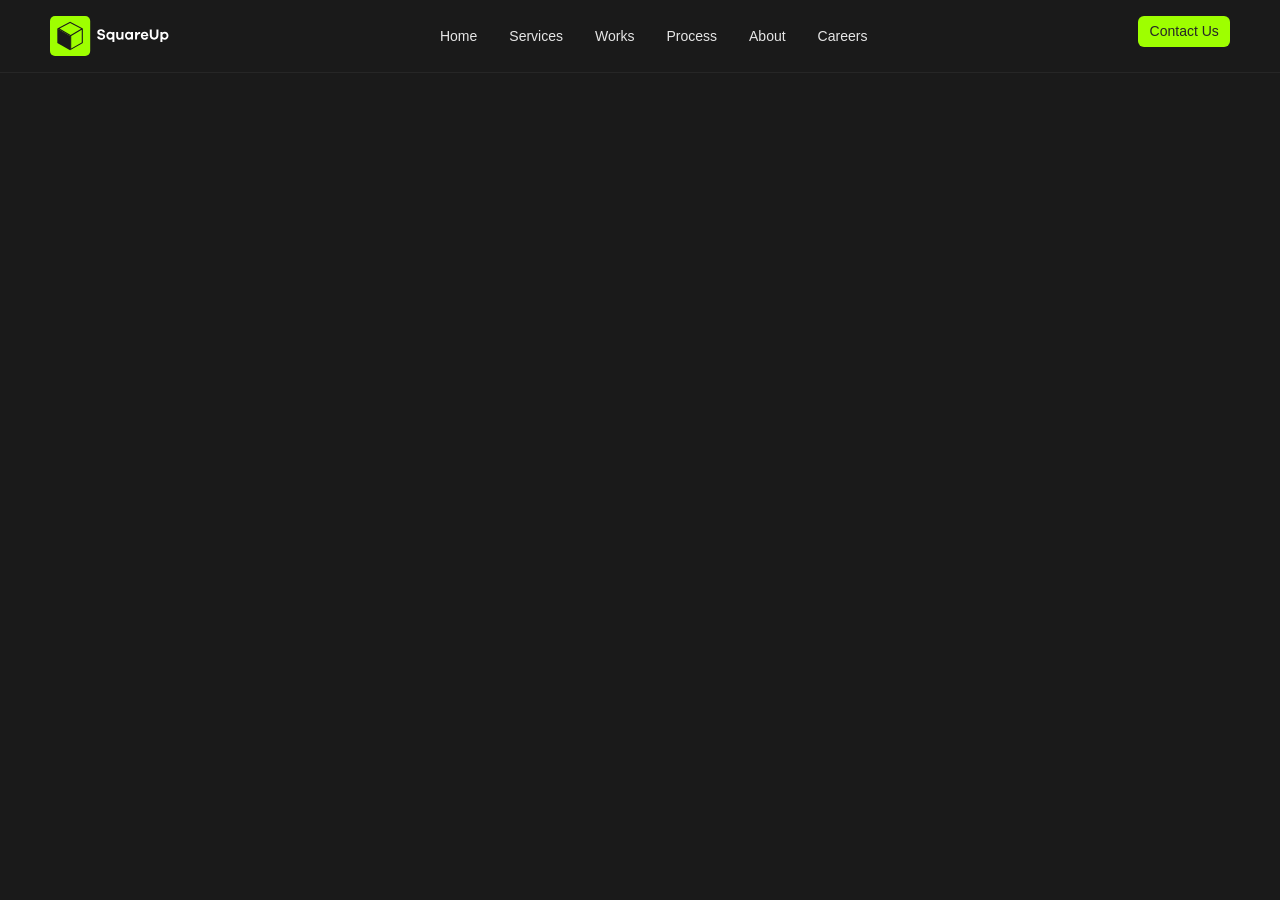
==== about.html @ bb4ce58d "about nav" ====
<!DOCTYPE html>
<html lang="en">

<head>
    <meta charset="UTF-8">
    <meta name="viewport" content="width=device-width, initial-scale=1.0">
    <link rel="stylesheet" href="./css/pages/about.css">
    <title>Hear Our Story</title>
</head>

<body>
    <header class="bb">
        <nav class="container">
            <div class="logo">
                <img src="assets/icons/Logo.svg" alt="">
            </div>

            <!-- Desktop links: always visible on wide screens, hidden on mobile via CSS -->

            <ul class="desktop-links">
                <li><a class="pg-grey" href="index.html">Home</a></li>

                <li><a class="pg-grey" href="services.html">Services</a></li>

                <li><a class="pg-grey" href="works.html">Works</a></li>

                <li><a class="pg-grey" href="process.html">Process</a></li>

                <li><a class="pg-grey" href="about.html">About</a></li>

                <li><a class="pg-grey" href="careers.html">Careers</a></li>
            </ul>

            <ul>
                <li><a class="primary-btn contact" href="contact.html">Contact Us</a></li>
            </ul>

            <!-- Hamburger: only visible on mobile -->
            <button class="hamburger" aria-label="Open menu" aria-expanded="false">
                <img src="assets/icons/hamburger.svg" alt="square up logo.">
            </button>
        </nav>

        <!-- Mobile drawer: full panel that overlays everything, including the nav bar -->
        <div class="mobile-menu pad-in-mob" role="dialog" aria-label="Navigation menu">

            <!-- Drawer header: logo on left, close button on right -->
            <div class="mobile-menu-header">
                <div class="logo">
                    <img src="assets/icons/Logo.svg" alt="">
                </div>
                <button class="close-btn" aria-label="Close menu">×</button>
            </div>

            <!-- Links inside the drawer -->
            <ul class="mobile-links">
                <li><a class="pg-grey" href="index.html">Home &RightArrowBar;</a></li>
                <li><a class="pg-grey" href="services.html">Services &RightArrowBar;</a></li>
                <li><a class="pg-grey" href="works.html">Works &RightArrowBar;</a></li>
                <li><a class="pg-grey" href="process.html">Process &RightArrowBar;</a></li>
                <li><a class="pg-grey" href="about.html">About &RightArrowBar;</a></li>
                <li><a class="pg-grey" href="careers.html">Careers &RightArrowBar;</a></li>
            </ul>

        </div>
    </header>

    <main>

    </main>
</body>

</html>
---- css/pages/about.css ----
@import url("../components/global.css");
@import url("../components/footer-navbar.css");
@import url("../components/secondary-cta.css");
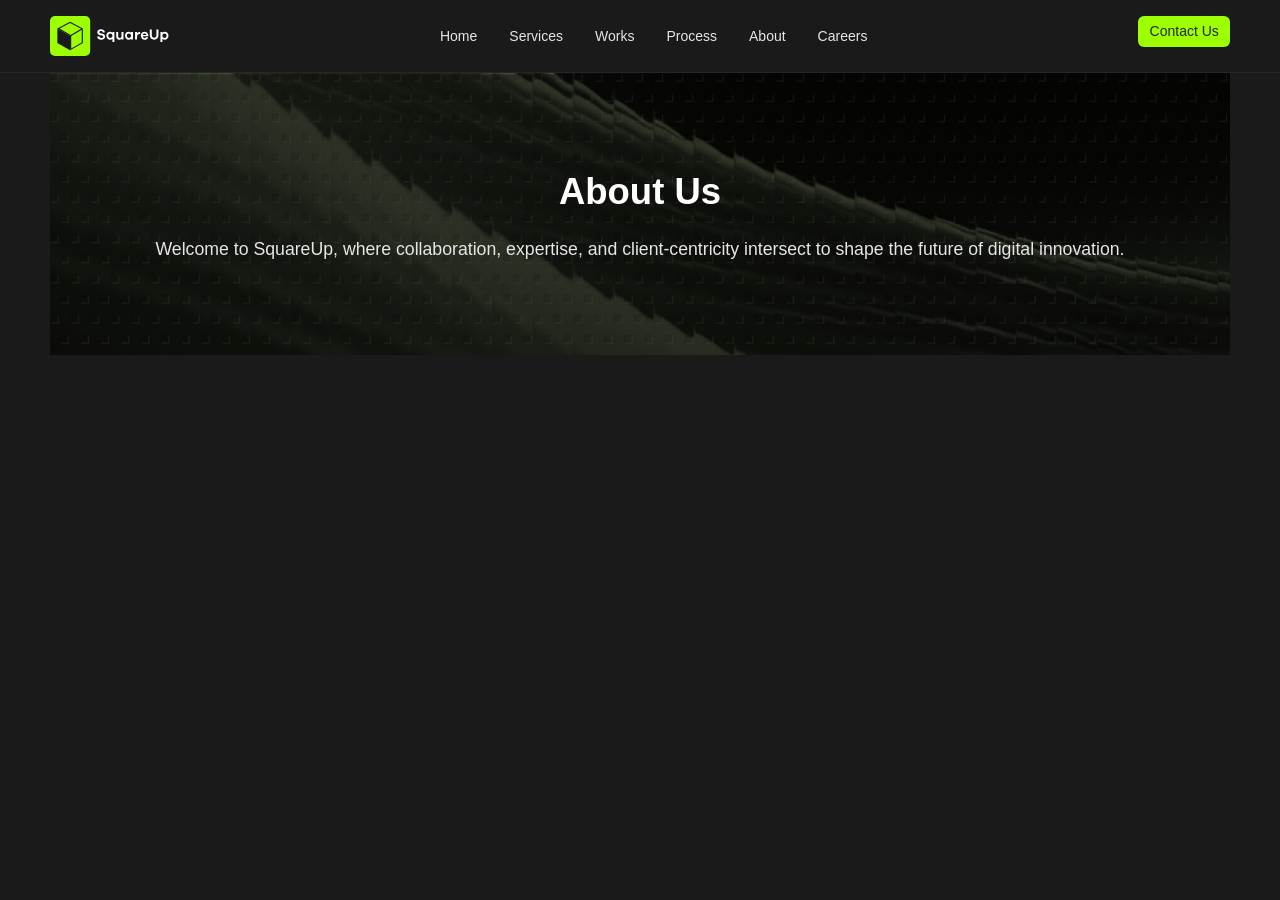
==== commit 8b2631fd: "about hero" ====
--- a/about.html
+++ b/about.html
@@ -66,7 +66,15 @@
     </header>
 
     <main>
-
+        <section class="services-hero container">
+            <div class="about-banner banner">
+                <h2>About Us</h2>
+                <p class="pg-18 pg-grey">Welcome to SquareUp, where collaboration, expertise, and client-centricity
+                    intersect to
+                    shape the future of digital
+                    innovation.</p>
+            </div>
+        </section>
     </main>
 </body>
 
--- a/css/pages/about.css
+++ b/css/pages/about.css
@@ -1,3 +1,15 @@
 @import url("../components/global.css");
 @import url("../components/footer-navbar.css");
-@import url("../components/secondary-cta.css");
+/* @import url("../components/secondary-cta.css"); */
+
+.about-banner {
+  background: url("../../assets/images/services-banner-sm.png") no-repeat;
+  background-size: cover;
+}
+
+@media (width > 1000px) {
+  .about-banner {
+    background: url("../../assets/images/services-banner-lg.png") no-repeat;
+    background-size: cover;
+  }
+}
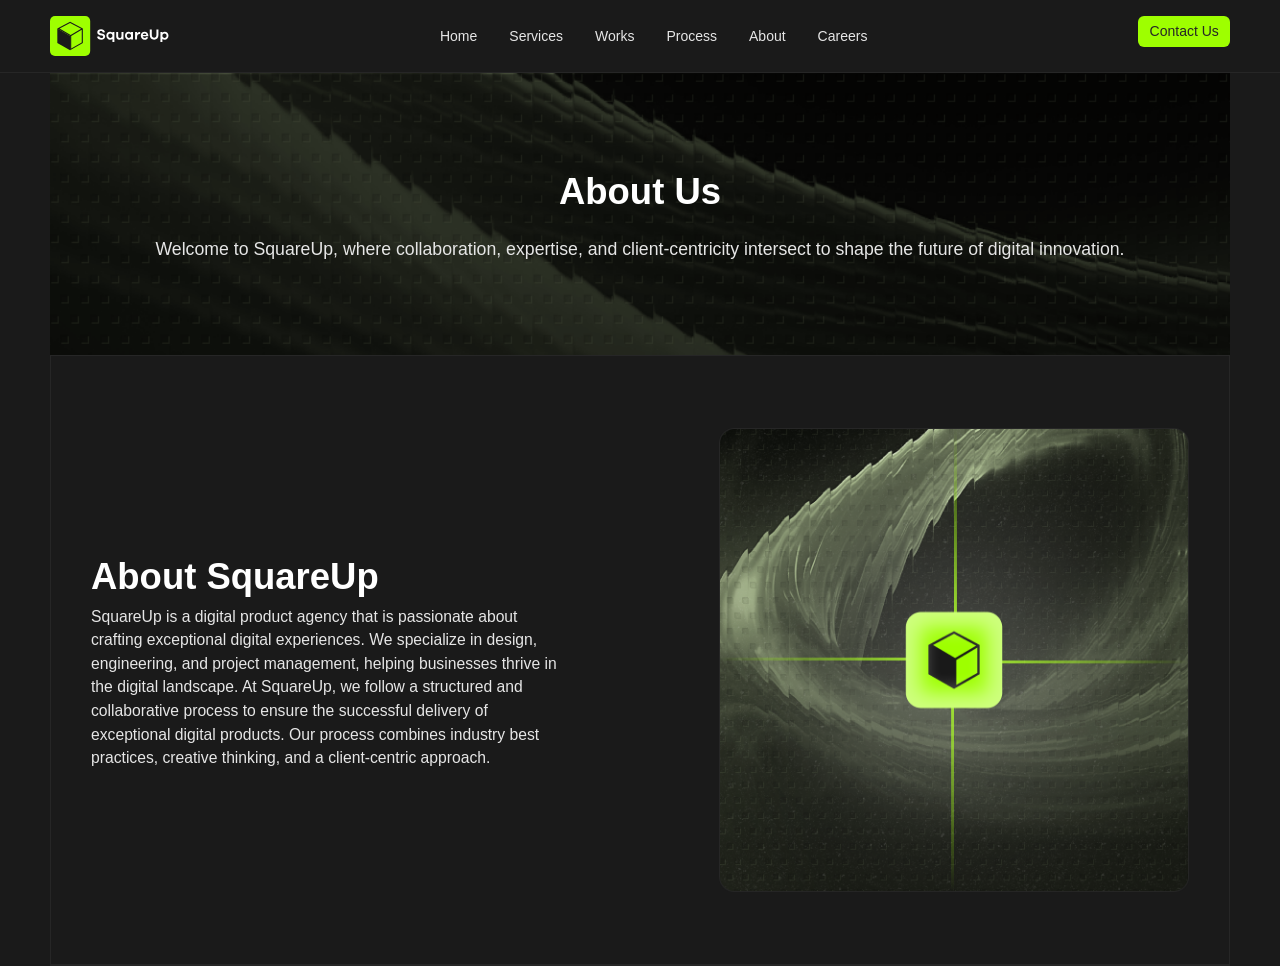
==== commit 22c47fe9: "about header" ====
--- a/about.html
+++ b/about.html
@@ -75,6 +75,29 @@
                     innovation.</p>
             </div>
         </section>
+
+        <div class="bod-border container">
+            <section class="about-header">
+                <div class="about-header-box in-pad content-border">
+                    <div class="about-header-info">
+                        <h2>About SquareUp</h2>
+                        <p class="pg-16 pg-grey">SquareUp is a digital product agency that is passionate about crafting
+                            exceptional digital experiences. We specialize in
+                            design, engineering, and project management, helping businesses thrive in the digital
+                            landscape.
+                            At SquareUp, we follow
+                            a structured and collaborative process to ensure the successful delivery of exceptional
+                            digital
+                            products. Our process
+                            combines industry best practices, creative thinking, and a client-centric approach.</p>
+                    </div>
+
+                    <img src="./assets/images/about-hero-image.png" alt="">
+                </div>
+            </section>
+        </div>
+
+
     </main>
 </body>
 
--- a/css/pages/about.css
+++ b/css/pages/about.css
@@ -7,9 +7,35 @@
   background-size: cover;
 }
 
+.about-header-box img {
+  width: clamp(24.063rem, 19.375rem + 12.5vw, 30.625rem);
+}
+
+.about-header-box {
+  display: flex;
+  justify-content: space-between;
+  align-items: center;
+  flex-direction: column;
+  gap: min(var(--space-6), 1rem);
+  padding-block: clamp(2.5rem, 0.714rem + 4.762vw, 5rem);
+}
+
+.about-header-box p {
+  max-inline-size: clamp(24.063rem, 19.375rem + 12.5vw, 30.625rem);
+  line-height: var(--lh-normal);
+  letter-spacing: 0.6%;
+}
+
+.about-header {
+  border-block-end: 1px solid var(--grey-15);
+}
+
 @media (width > 1000px) {
   .about-banner {
     background: url("../../assets/images/services-banner-lg.png") no-repeat;
     background-size: cover;
   }
+  .about-header-box {
+    flex-direction: row;
+  }
 }
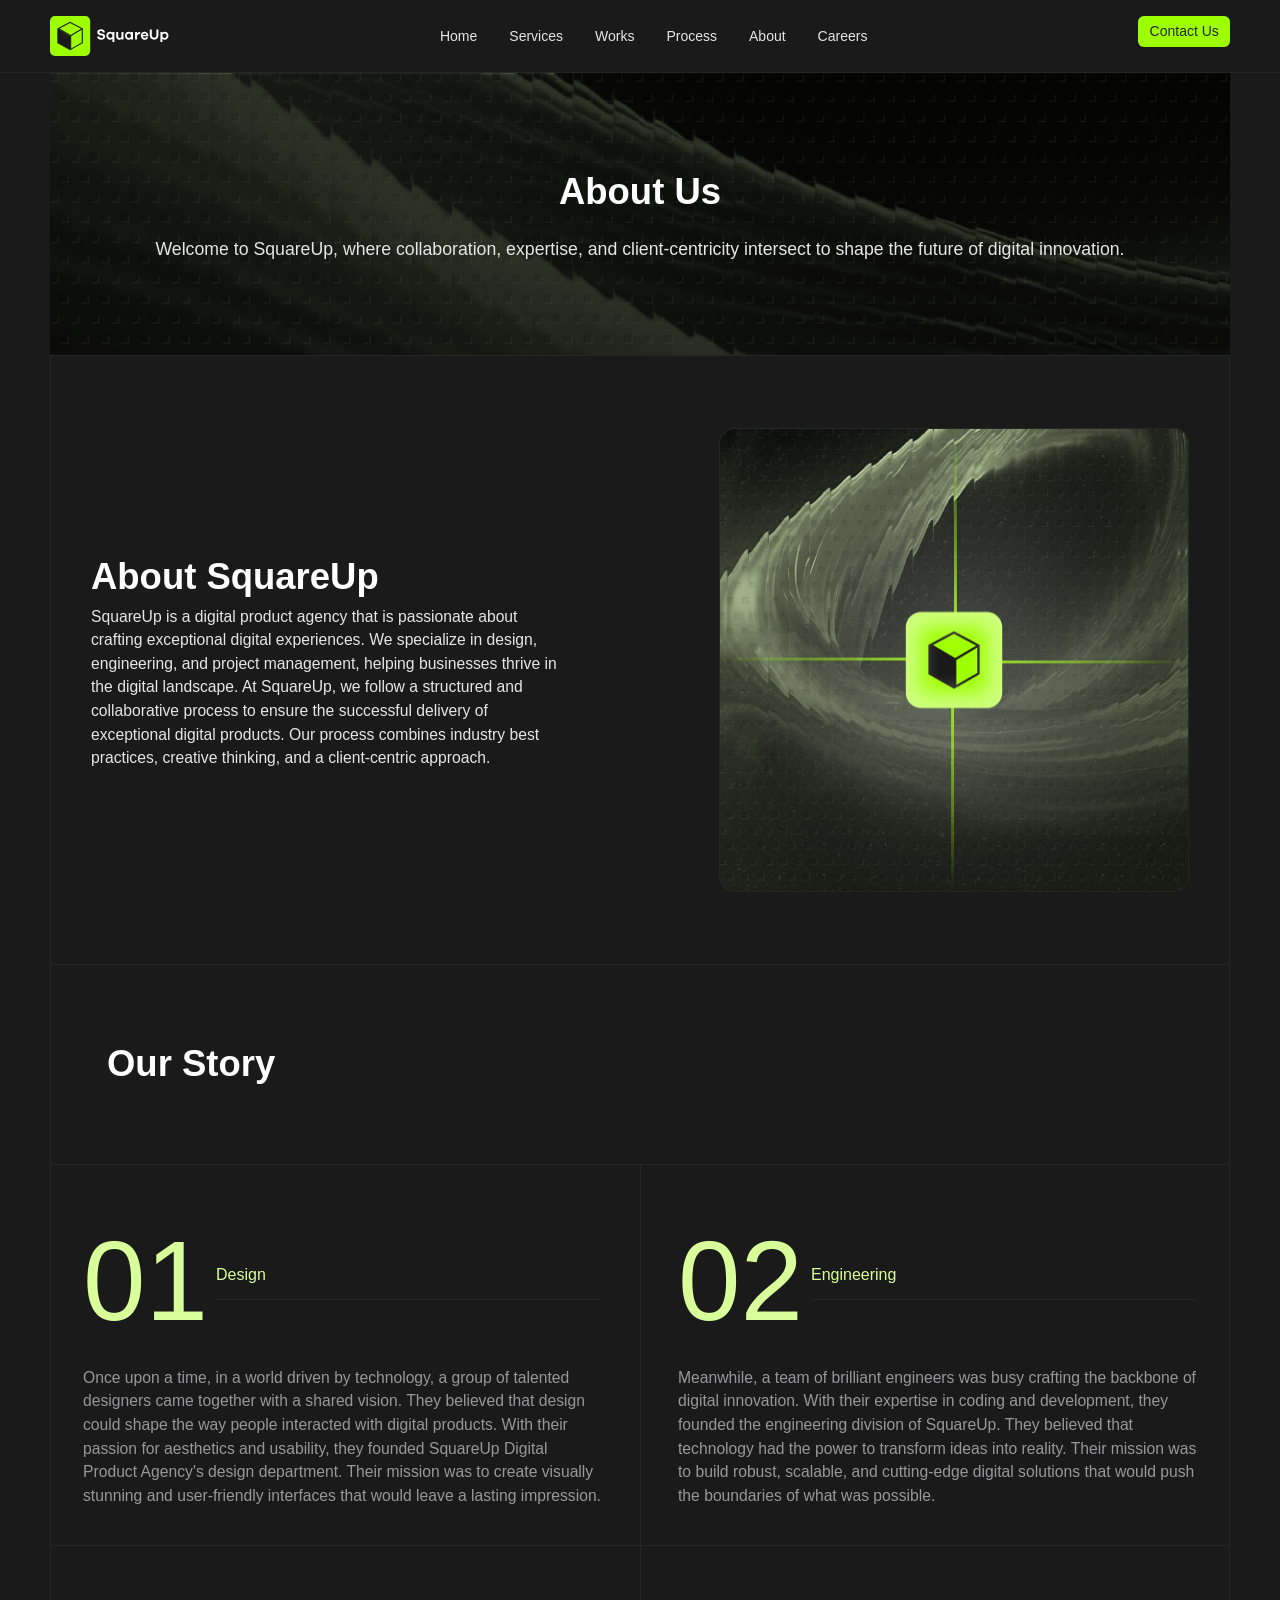
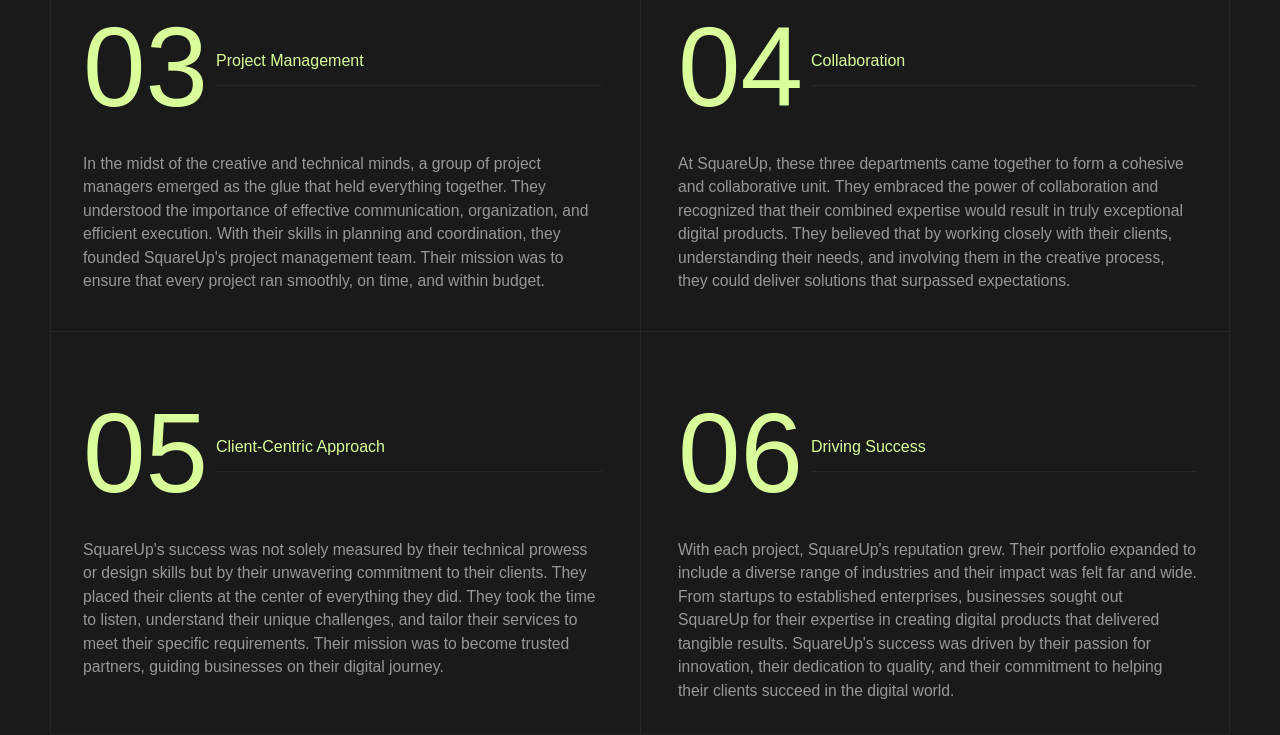
==== commit 7c906080: "complete our-story section" ====
--- a/about.html
+++ b/about.html
@@ -95,10 +95,108 @@
                     <img src="./assets/images/about-hero-image.png" alt="">
                 </div>
             </section>
+
+            <section class="our-story">
+                <div class="our-story-header bb">
+                    <h2 class="in-pad">Our Story</h2>
+                </div>
+
+                <div class="boxes content-border">
+                    <!-- box 1 -->
+                    <div class="box">
+                        <div class="box-header">
+                            <p>01</p>
+                            <p class="c-tx-60 p-24">Design</p>
+                        </div>
+                        <p class="pg-16 c-tx-60">Once upon a time, in a world driven by technology, a group of talented
+                            designers came together with a shared vision.
+                            They believed that design could shape the way people interacted with digital products. With
+                            their passion for aesthetics
+                            and usability, they founded SquareUp Digital Product Agency's design department. Their
+                            mission was to create visually
+                            stunning and user-friendly interfaces that would leave a lasting impression.</p>
+                    </div>
+
+                    <!-- box 2 -->
+                    <div class="box">
+                        <div class="box-header">
+                            <p>02</p>
+                            <p class="c-tx-60 p-24">Engineering</p>
+                        </div>
+                        <p class="pg-16 c-tx-60">Meanwhile, a team of brilliant engineers was busy crafting the backbone
+                            of digital innovation. With their expertise in coding and development, they founded the
+                            engineering division of SquareUp. They believed that technology had the power to transform
+                            ideas into reality. Their mission was to build robust, scalable, and cutting-edge digital
+                            solutions that would push the boundaries of what was possible.</p>
+                    </div>
+
+                    <!-- box 3 -->
+                    <div class="box">
+                        <div class="box-header">
+                            <p>03</p>
+                            <p class="c-tx-60 p-24">Project Management</p>
+                        </div>
+                        <p class="pg-16 c-tx-60">In the midst of the creative and technical minds, a group of project
+                            managers emerged as the glue that held everything
+                            together. They understood the importance of effective communication, organization, and
+                            efficient execution. With their
+                            skills in planning and coordination, they founded SquareUp's project management team. Their
+                            mission was to ensure that
+                            every project ran smoothly, on time, and within budget.</p>
+                    </div>
+
+                    <!-- box 4 -->
+                    <div class="box">
+                        <div class="box-header">
+                            <p>04</p>
+                            <p class="c-tx-60 p-24">Collaboration</p>
+                        </div>
+                        <p class="pg-16 c-tx-60">At SquareUp, these three departments came together to form a cohesive
+                            and collaborative unit. They embraced the power of
+                            collaboration and recognized that their combined expertise would result in truly exceptional
+                            digital products. They
+                            believed that by working closely with their clients, understanding their needs, and
+                            involving them in the creative
+                            process, they could deliver solutions that surpassed expectations.
+                        </p>
+                    </div>
+
+                    <!-- box 5 -->
+                    <div class="box">
+                        <div class="box-header">
+                            <p>05</p>
+                            <p class="c-tx-60 p-24">Client-Centric Approach</p>
+                        </div>
+                        <p class="pg-16 c-tx-60">SquareUp's success was not solely measured by their technical prowess
+                            or design skills but by their unwavering commitment to their clients. They placed their
+                            clients at the center of everything they did. They took the time to listen, understand their
+                            unique challenges, and tailor their services to meet their specific requirements. Their
+                            mission was to become trusted partners, guiding businesses on their digital journey.</p>
+                    </div>
+
+                    <!-- box 6 -->
+                    <div class="box">
+                        <div class="box-header">
+                            <p>06</p>
+                            <p class="c-tx-60 p-24">Driving Success</p>
+                        </div>
+                        <p class="pg-16 c-tx-60">With each project, SquareUp's reputation grew. Their portfolio expanded
+                            to include a diverse range of industries and
+                            their impact was felt far and wide. From startups to established enterprises, businesses
+                            sought out SquareUp for their
+                            expertise in creating digital products that delivered tangible results. SquareUp's success
+                            was driven by their passion
+                            for innovation, their dedication to quality, and their commitment to helping their clients
+                            succeed in the digital world.
+                        </p>
+                    </div>
+                </div>
+            </section>
         </div>
 
 
     </main>
+    <script type="module" src="./js/pages/about.js"></script>
 </body>
 
 </html>
--- a/css/pages/about.css
+++ b/css/pages/about.css
@@ -26,8 +26,41 @@
   letter-spacing: 0.6%;
 }
 
-.about-header {
+.our-story-header {
+  padding-block: clamp(2.5rem, 0.714rem + 4.762vw, 5rem);
+}
+
+.our-story-header {
+  border-inline-end: 1px solid var(--grey-15);
+  border-inline-start: 1px solid var(--grey-15);
+  padding-inline-start: 1rem;
+}
+
+.box-header {
+  display: flex;
+  align-items: center;
+  gap: var(--space-2);
+}
+
+.box-header p:first-child {
+  color: var(--green-80);
+  font-size: clamp(5rem, 3.214rem + 4.762vw, 7.5rem);
+}
+
+.box-header p:nth-child(2) {
   border-block-end: 1px solid var(--grey-15);
+  width: 100%;
+  padding-block-end: var(--space-3);
+  color: var(--green-80);
+}
+
+.box {
+  border-block-end: 1px solid var(--grey-15);
+  padding-block-end: var(--space-8);
+}
+
+.box:last-child {
+  border-block-end: none;
 }
 
 @media (width > 1000px) {
@@ -35,7 +68,54 @@
     background: url("../../assets/images/services-banner-lg.png") no-repeat;
     background-size: cover;
   }
+
   .about-header-box {
     flex-direction: row;
   }
+
+  .about-header {
+    border-block-end: 1px solid var(--grey-15);
+  }
+
+  .our-story-header {
+    border-inline: none;
+  }
+
+  .boxes {
+    display: grid;
+    grid-template-columns: repeat(2, 1fr);
+    gap: var(--border-gap);
+    align-items: stretch;
+    overflow: hidden;
+  }
+
+  .boxes > .box {
+    position: relative;
+    padding: var(--space-8);
+  }
+
+  .boxes > .box::before,
+  .boxes > .box::after {
+    content: "";
+    background-color: var(--border-color);
+    position: absolute;
+  }
+
+  .boxes > .box::after {
+    width: 100vw;
+    height: var(--border-thickness);
+    top: calc(var(--line-offset) * -1);
+    left: 0;
+  }
+
+  .boxes > .box::before {
+    width: var(--border-thickness);
+    height: 100vh;
+    top: 0;
+    left: calc(var(--line-offset) * -1);
+  }
+
+  .box {
+    border: none;
+  }
 }
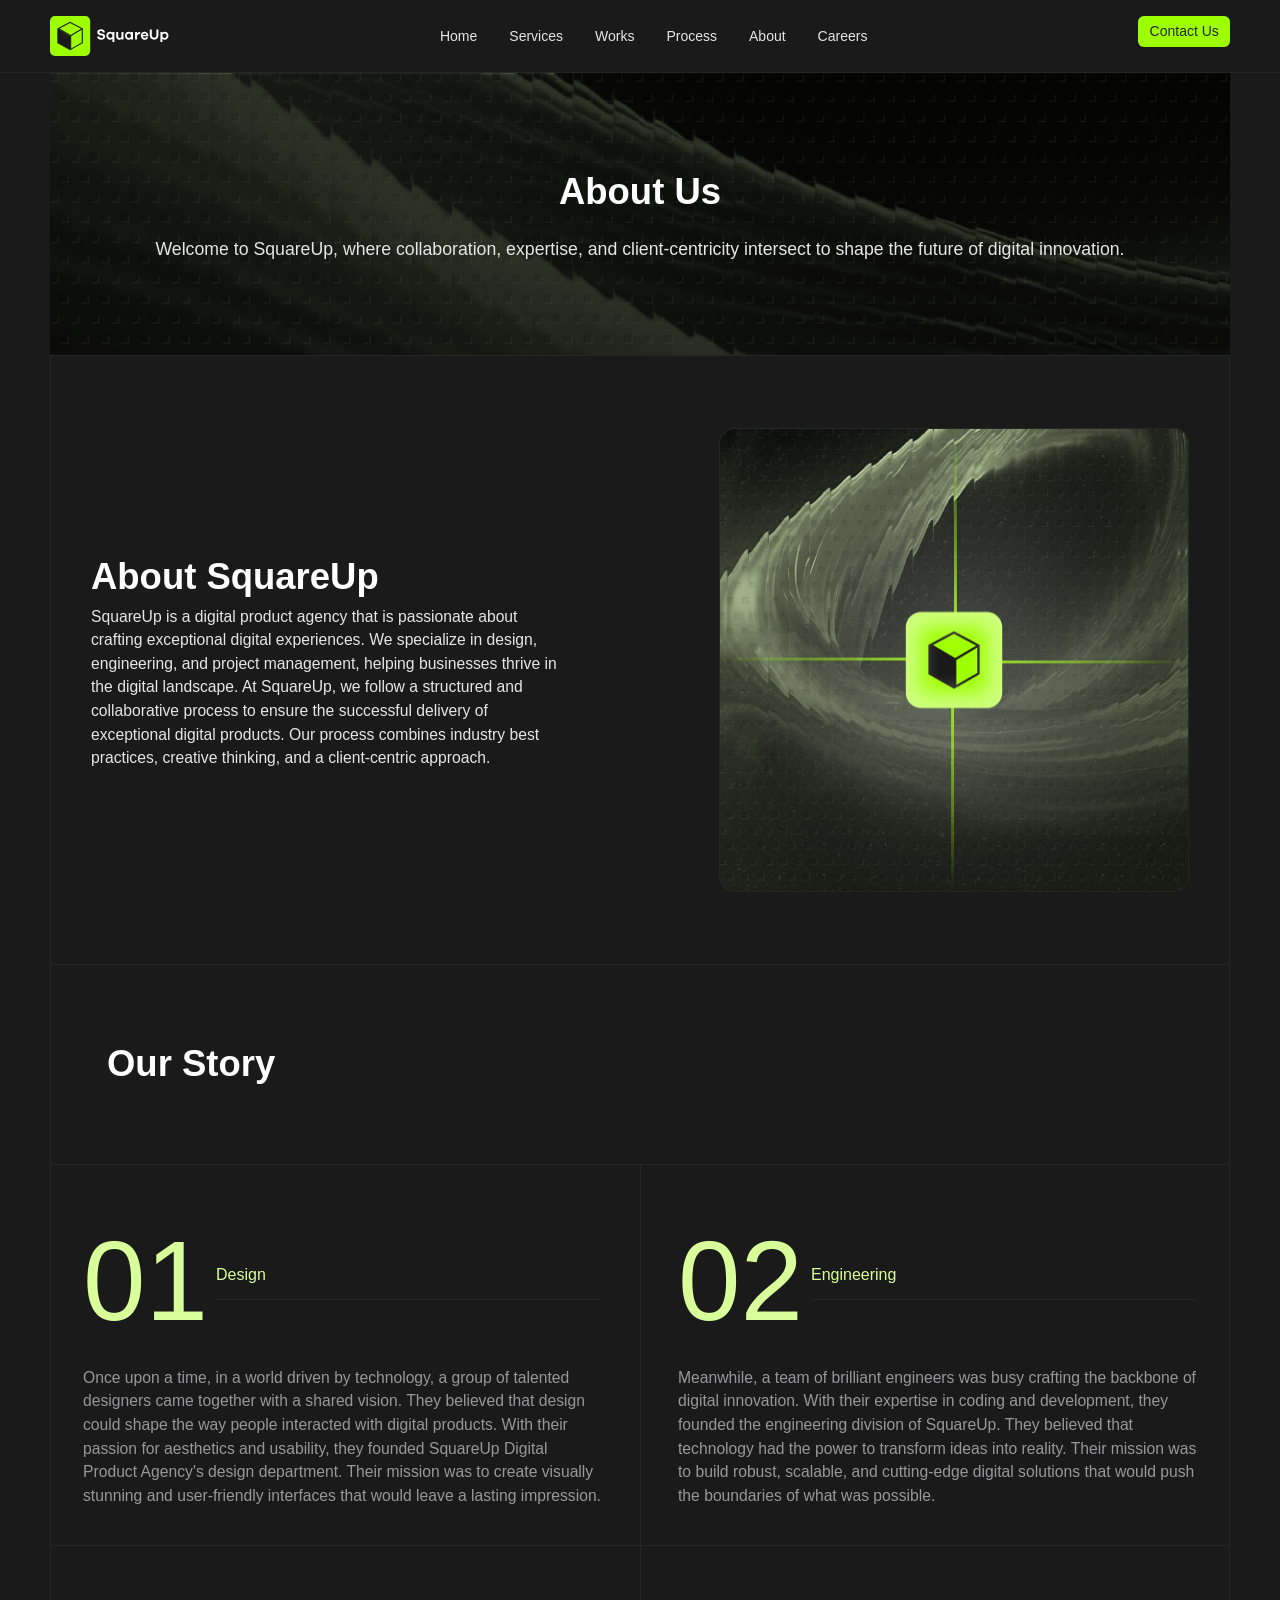
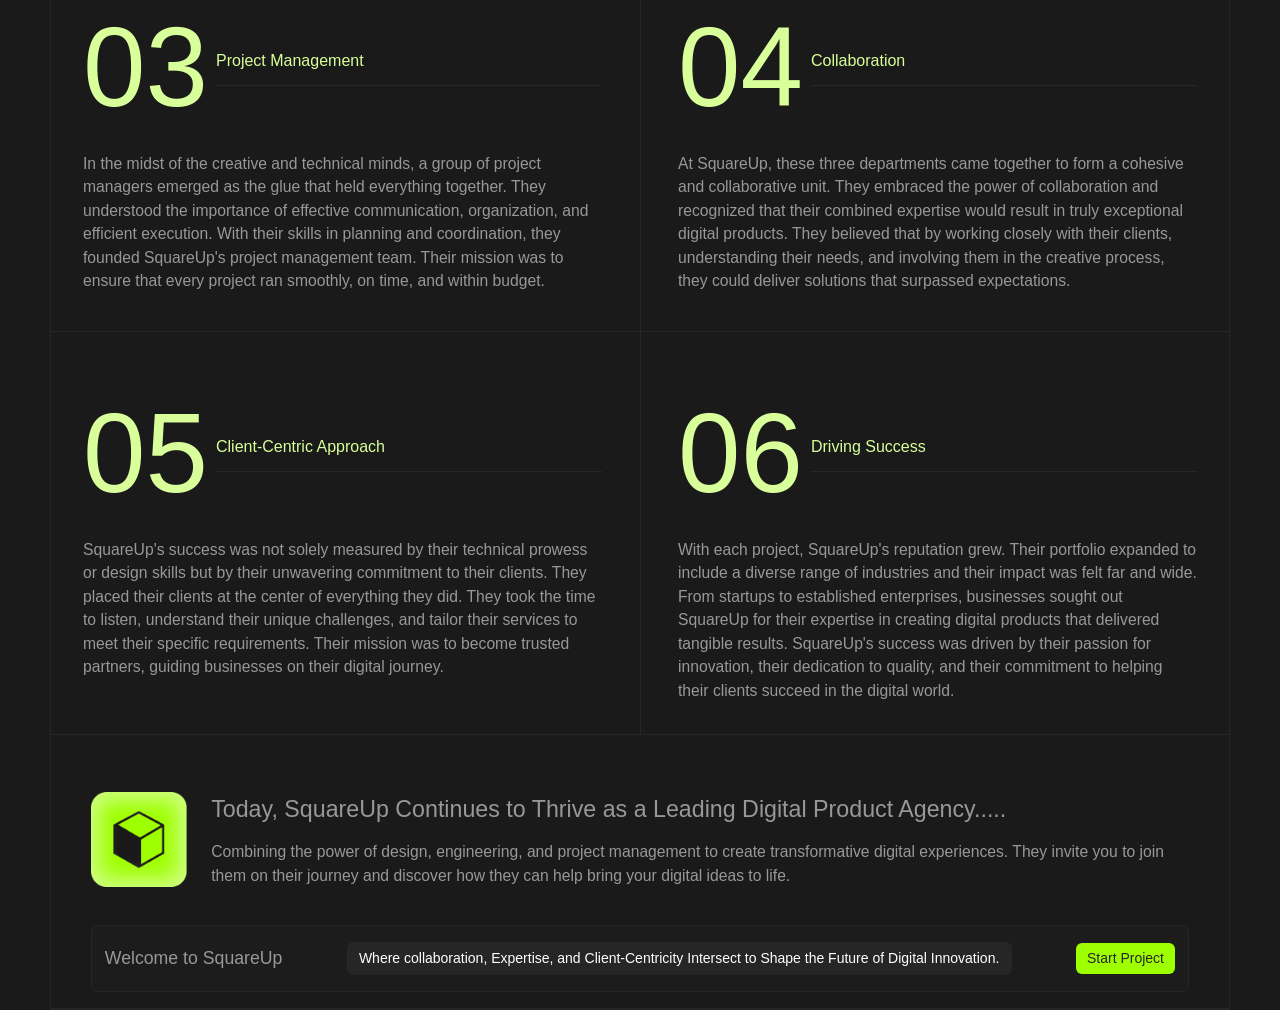
==== commit cbd07eae: "secondary cta" ====
--- a/about.html
+++ b/about.html
@@ -192,6 +192,34 @@
                     </div>
                 </div>
             </section>
+
+            <section class="secondary-cta bb">
+                <div class="secondary-cta-box content-border  in-pad">
+                    <div class="secondary-cta-info">
+                        <img src="./assets/icons/Logo-box.png" alt="">
+                        <div class="secondary-cta-info-content">
+                            <p class="pg-24 c-tx-60">Today, SquareUp Continues to Thrive as a Leading Digital Product
+                                Agency.....</p>
+                            <p class="pg-16 c-tx-60">Combining the power of design, engineering, and project management
+                                to
+                                create transformative digital experiences. They
+                                invite you to join them on their journey and discover how they can help bring your
+                                digital
+                                ideas to life.</p>
+                        </div>
+                    </div>
+
+                    <div class="secondary-cta-link">
+                        <div class="text-block-2 link-block">
+                            <p class="pg-18 c-tx-60">Welcome to SquareUp</p>
+                            <p class="pg-14 pg-white text-chip">Where collaboration, Expertise, and Client-Centricity
+                                Intersect to Shape the Future of Digital Innovation.</p>
+
+                            <a href="" class="primary-btn sec-link">Start Project</a>
+                        </div>
+                    </div>
+                </div>
+            </section>
         </div>
 
 
--- a/css/pages/about.css
+++ b/css/pages/about.css
@@ -1,6 +1,6 @@
 @import url("../components/global.css");
 @import url("../components/footer-navbar.css");
-/* @import url("../components/secondary-cta.css"); */
+@import url("../components/secondary-cta.css");
 
 .about-banner {
   background: url("../../assets/images/services-banner-sm.png") no-repeat;
@@ -87,6 +87,7 @@
     gap: var(--border-gap);
     align-items: stretch;
     overflow: hidden;
+    border-bottom: 1px solid var(--grey-15);
   }
 
   .boxes > .box {
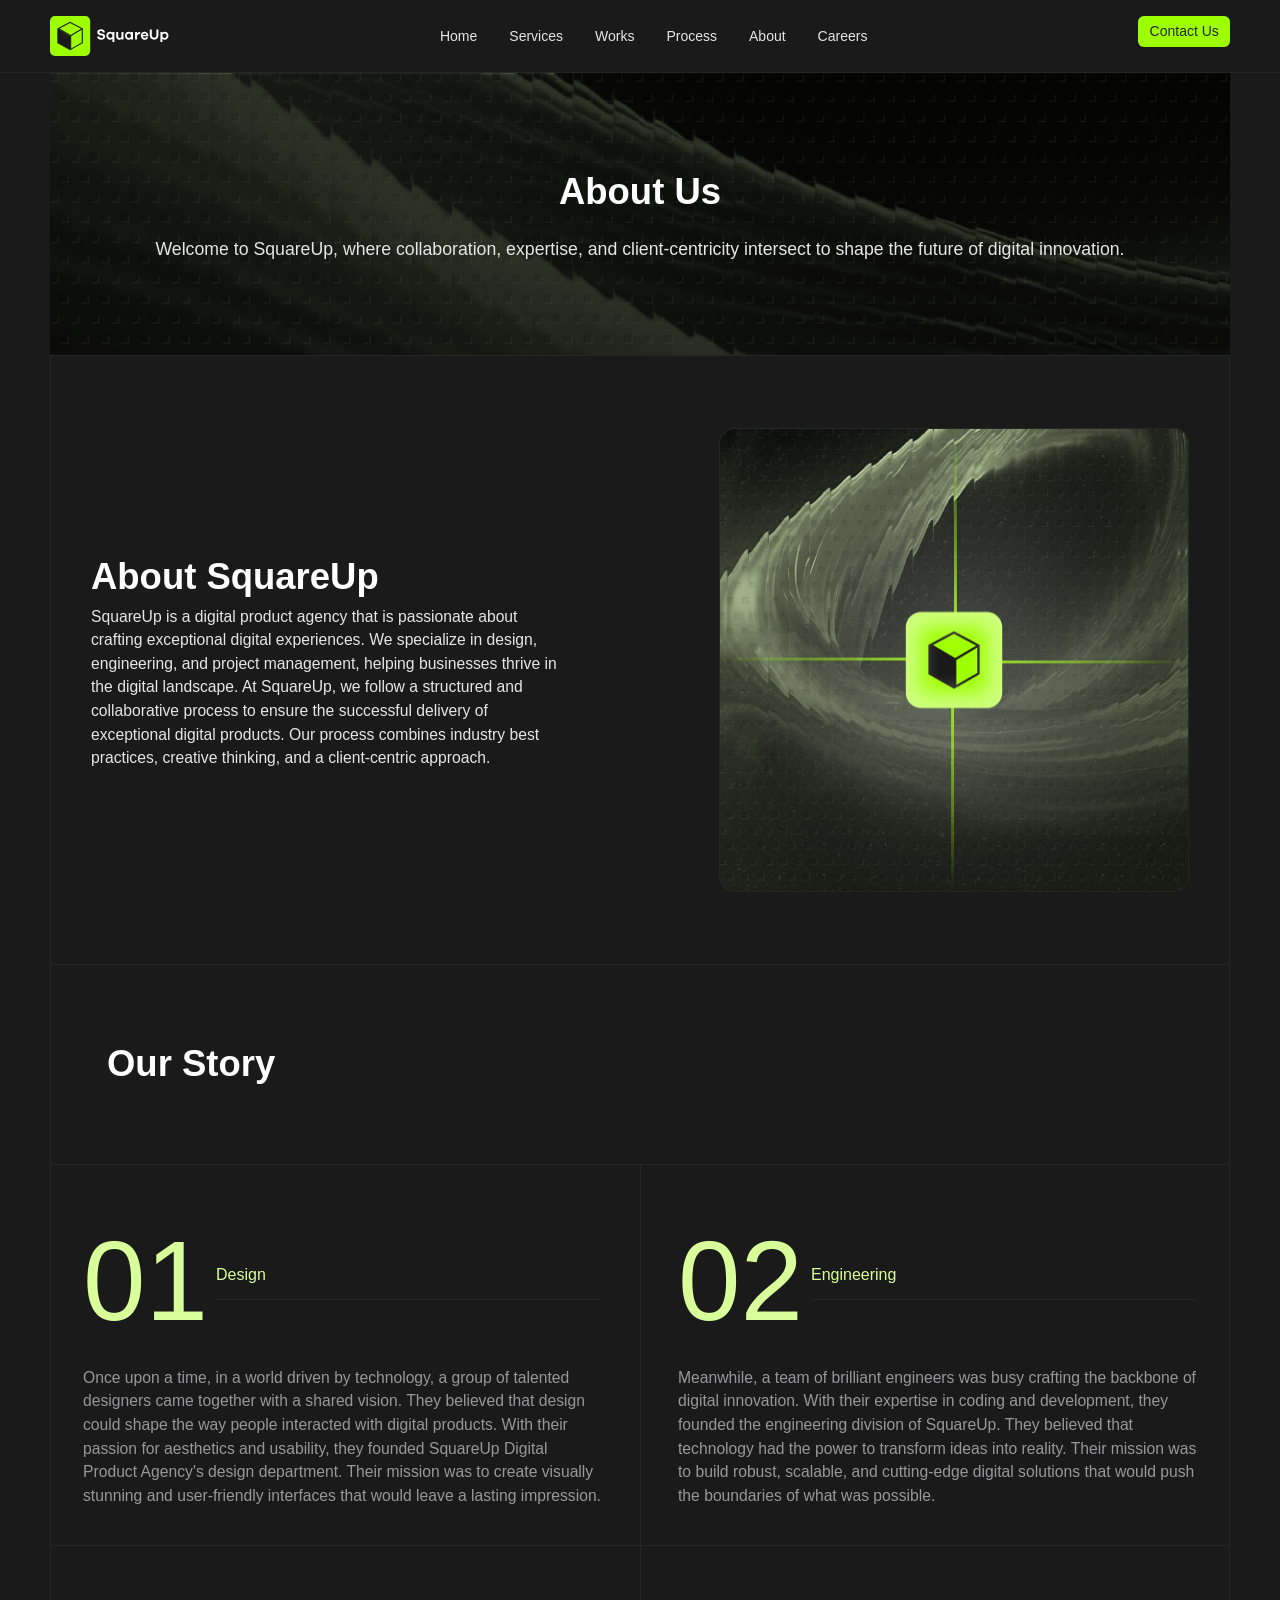
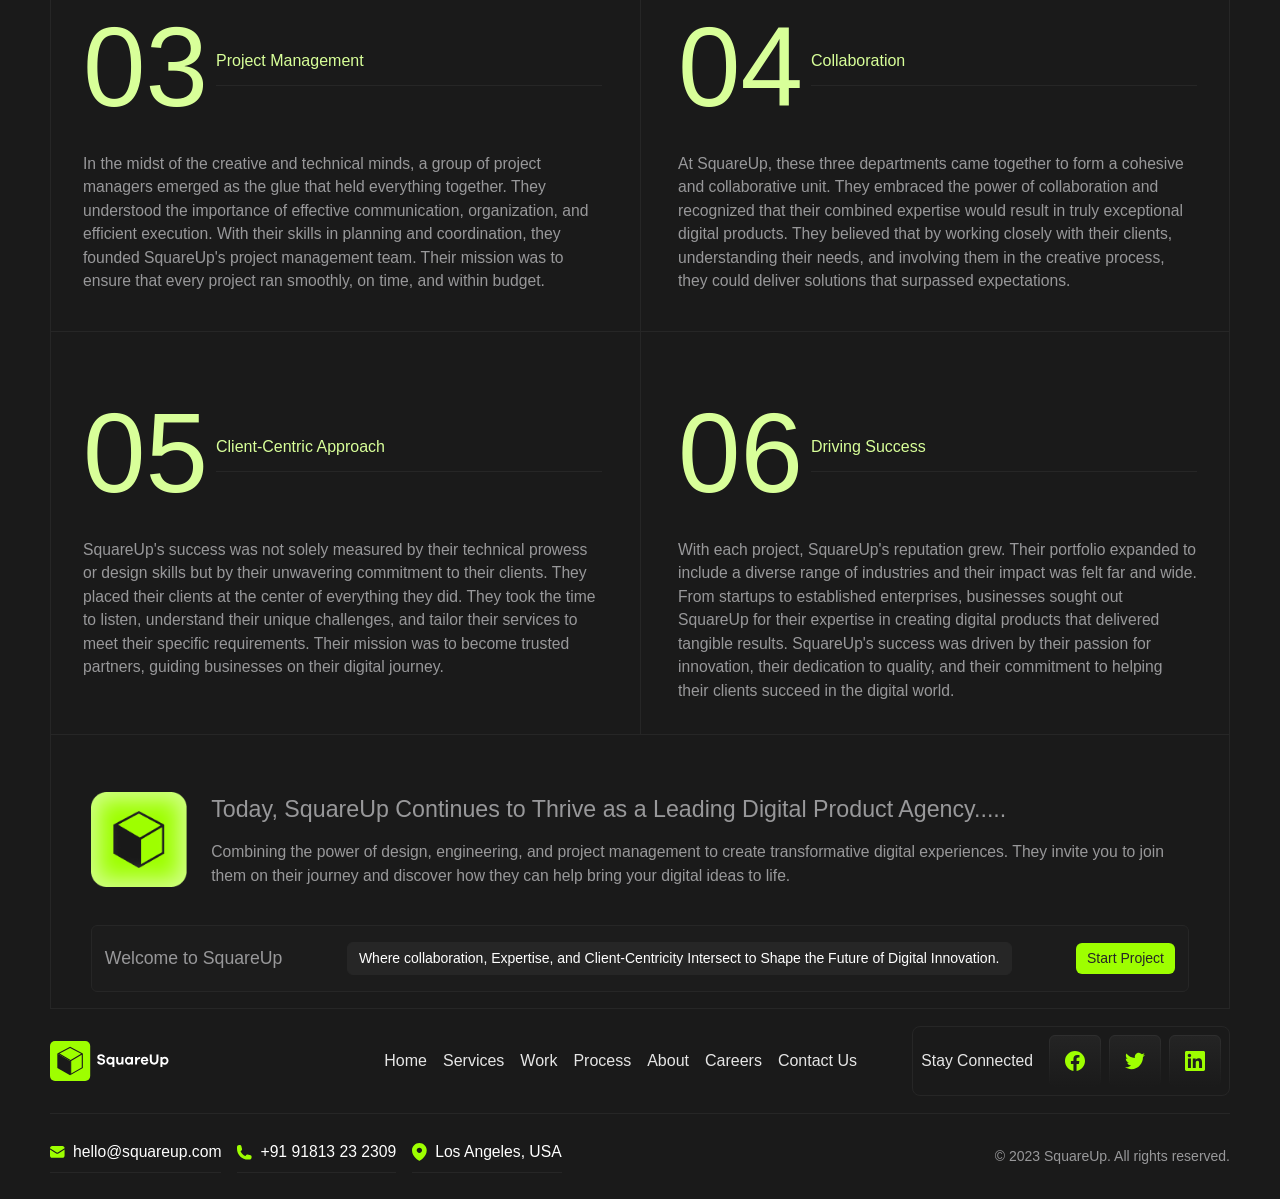
==== commit d6be1115: "complete about page" ====
--- a/about.html
+++ b/about.html
@@ -193,7 +193,7 @@
                 </div>
             </section>
 
-            <section class="secondary-cta bb">
+            <section class="secondary-cta">
                 <div class="secondary-cta-box content-border  in-pad">
                     <div class="secondary-cta-info">
                         <img src="./assets/icons/Logo-box.png" alt="">
@@ -222,7 +222,66 @@
             </section>
         </div>
 
-
+        <footer class="container">
+            <div class="footer-box">
+                <div class="footer-link">
+                    <div class="footer-logo logo">
+                        <img src="assets/icons/Logo.svg" alt="">
+                    </div>
+
+                    <ul class="footer-nav-links">
+                        <li><a class="pg-grey" href="index.html">Home</a></li>
+
+                        <li><a class="pg-grey" href="services.html">Services</a></li>
+
+                        <li><a class="pg-grey" href="work.html">Work</a></li>
+
+                        <li><a class="pg-grey" href="process.html">Process</a></li>
+
+                        <li><a class="pg-grey" href="about.html">About</a></li>
+
+                        <li><a class="pg-grey" href="careers.html">Careers</a></li>
+
+                        <li><a class="pg-grey" href="contact.html">Contact Us</a></li>
+                    </ul>
+
+                    <div class="footer-social">
+                        <p class="pg-16 pg-grey">Stay Connected</p>
+
+                        <div class="socials">
+                            <img src="./assets/icons/facebook-logo.svg" alt="Facebook logo.">
+                            <img src="./assets/icons/twitter-logo.svg" alt="Twitter logo.">
+                            <img src="./assets/icons/linkedin-logo.svg" alt="Linkedin logo.">
+                        </div>
+                    </div>
+                </div>
+
+                <div class="footer-links">
+                    <div class="links">
+                        <ul>
+                            <li>
+                                <img src="./assets/icons/mail-icon.svg" alt="">
+                                hello@squareup.com
+                            </li>
+
+                            <li>
+                                <img src="./assets/icons/phone-icon.svg" alt="">
+                                +91 91813 23 2309
+                            </li>
+
+                            <li>
+                                <img src="./assets/icons/location-icon.svg" alt="">
+                                Los Angeles, USA
+                            </li>
+                        </ul>
+                    </div>
+
+                    <div class="attribution">
+                        <p class="pg-14 c-tx-60">© 2023 SquareUp. All rights reserved.</p>
+                    </div>
+                </div>
+            </div>
+        </footer>
     </main>
     <script type="module" src="./js/pages/about.js"></script>
 </body>
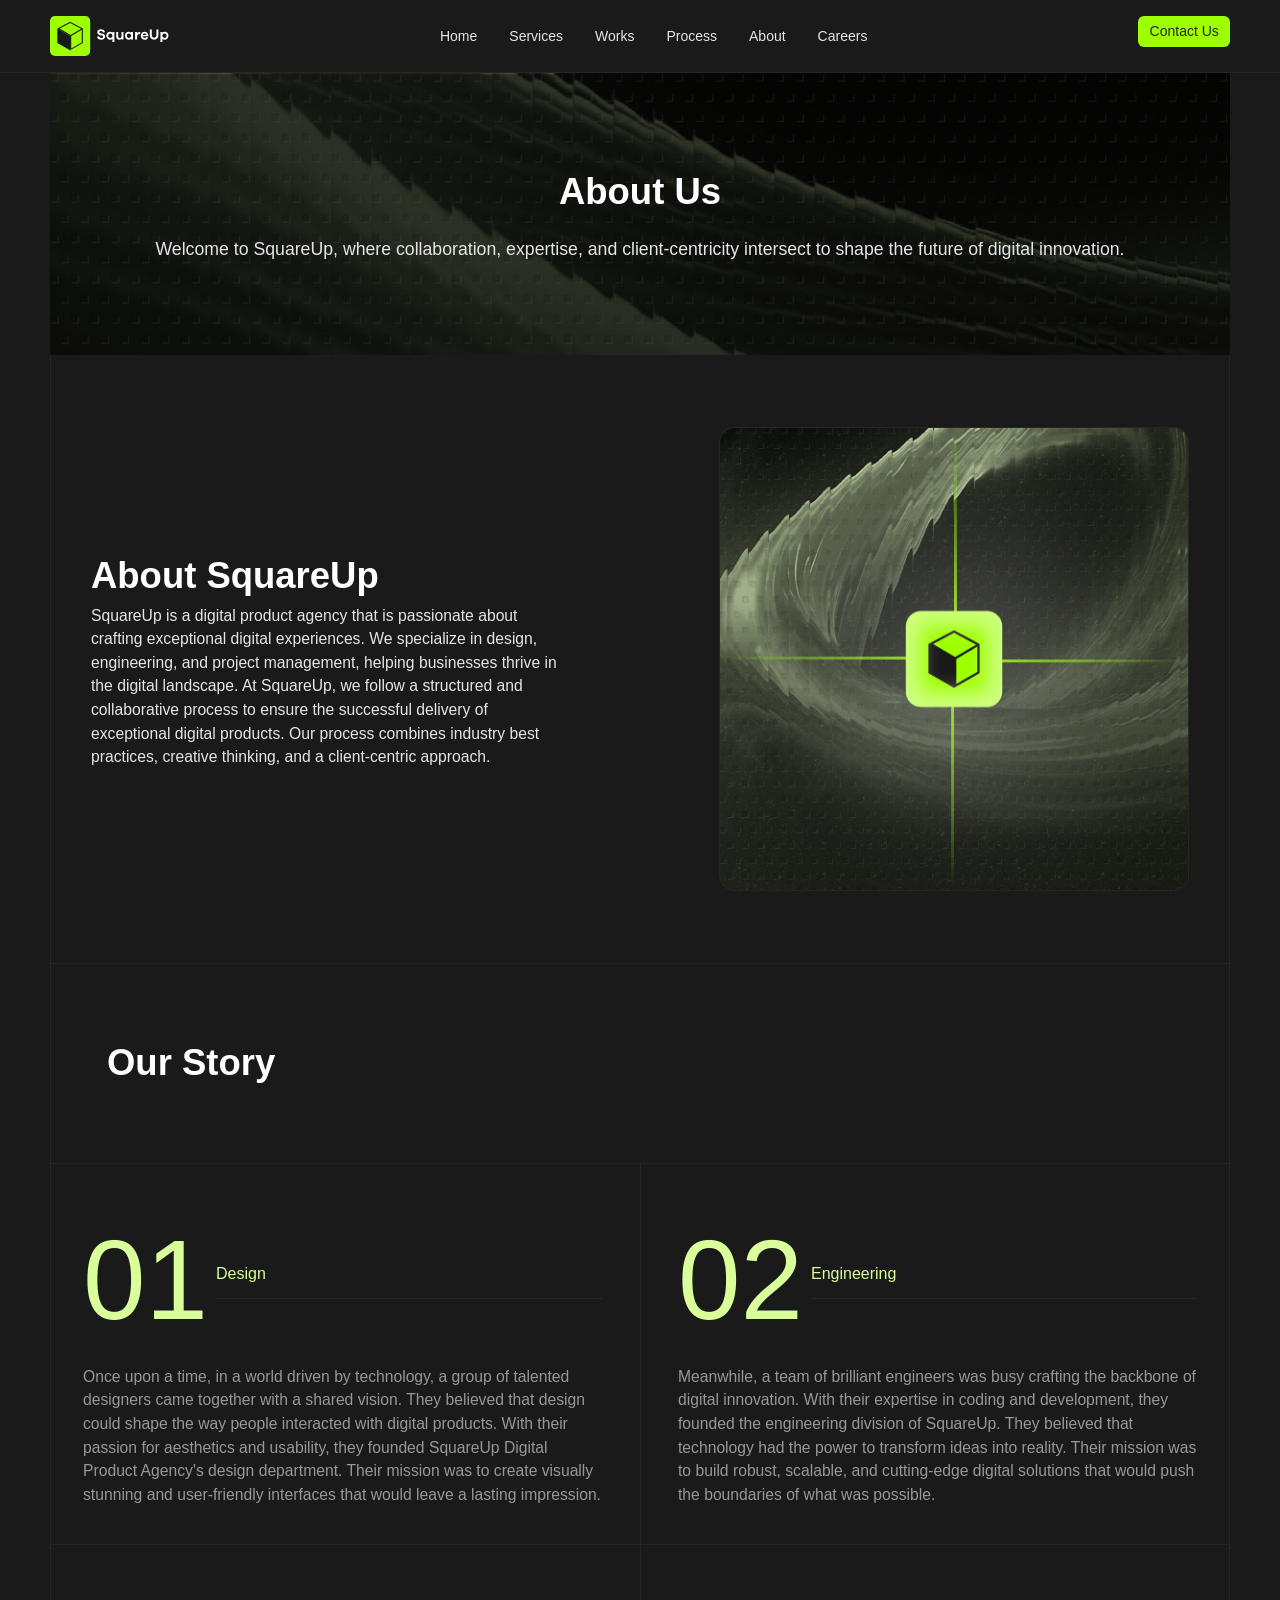
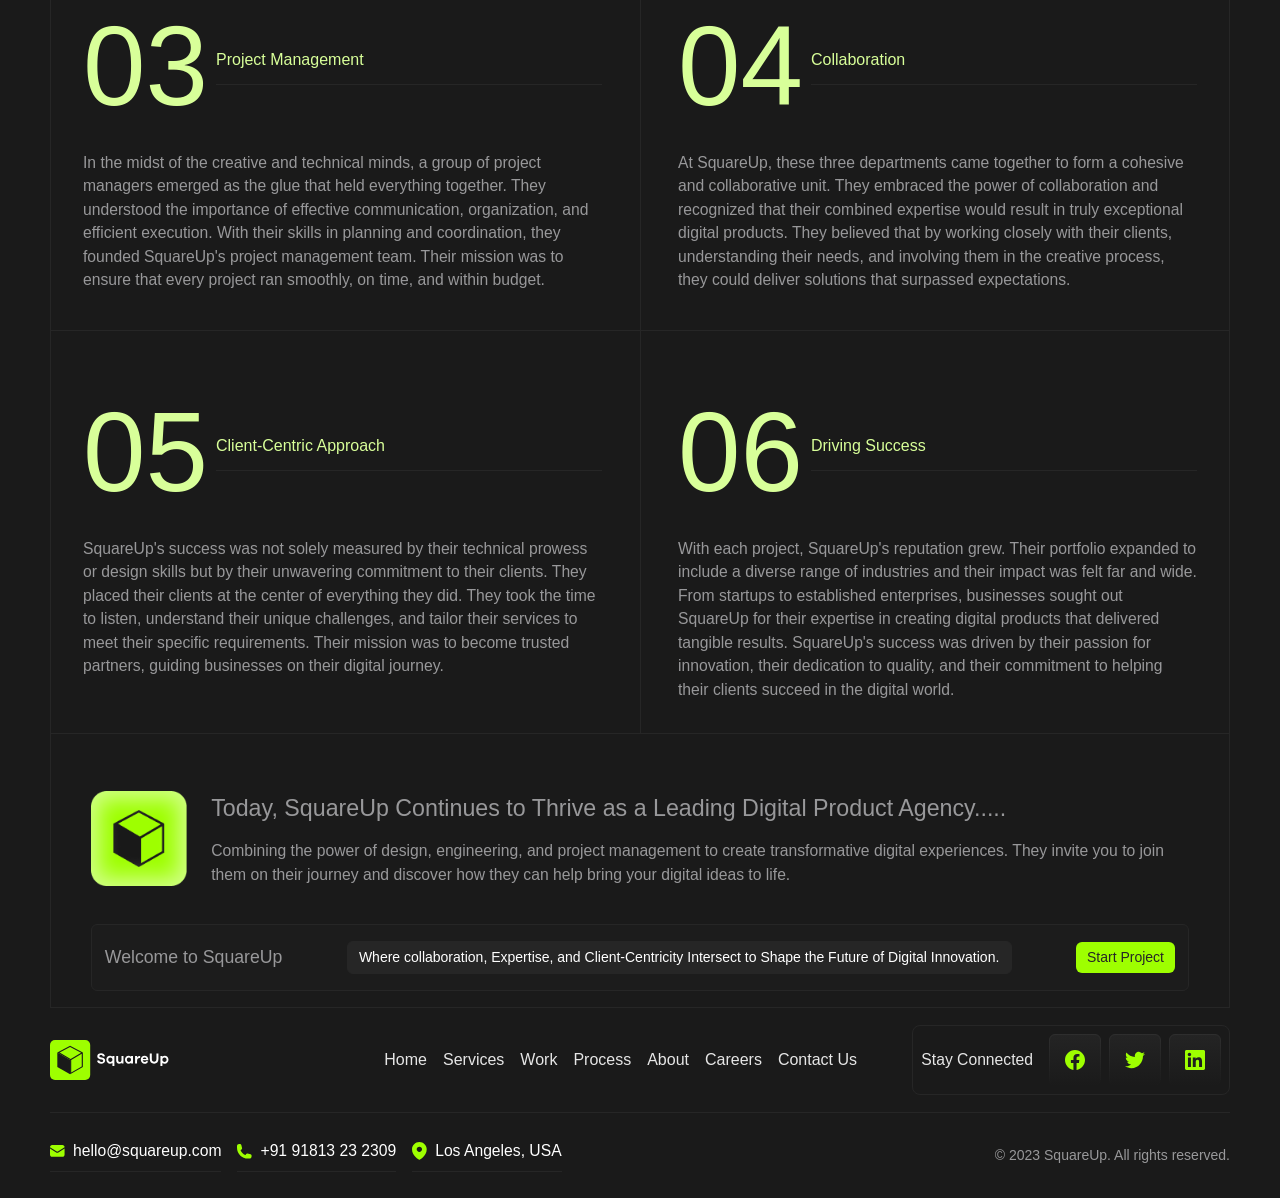
==== commit e9f51805: "fixed about footer" ====
--- a/about.html
+++ b/about.html
@@ -222,67 +222,68 @@
             </section>
         </div>
 
-        <footer class="container">
-            <div class="footer-box">
-                <div class="footer-link">
-                    <div class="footer-logo logo">
-                        <img src="assets/icons/Logo.svg" alt="">
-                    </div>
-
-                    <ul class="footer-nav-links">
-                        <li><a class="pg-grey" href="index.html">Home</a></li>
-
-                        <li><a class="pg-grey" href="services.html">Services</a></li>
-
-                        <li><a class="pg-grey" href="work.html">Work</a></li>
-
-                        <li><a class="pg-grey" href="process.html">Process</a></li>
-
-                        <li><a class="pg-grey" href="about.html">About</a></li>
-
-                        <li><a class="pg-grey" href="careers.html">Careers</a></li>
-
-                        <li><a class="pg-grey" href="contact.html">Contact Us</a></li>
+    </main>
+    <footer class="container">
+        <div class="footer-box">
+            <div class="footer-link">
+                <div class="footer-logo logo">
+                    <img src="assets/icons/Logo.svg" alt="">
+                </div>
+
+                <ul class="footer-nav-links">
+                    <li><a class="pg-grey" href="index.html">Home</a></li>
+
+                    <li><a class="pg-grey" href="services.html">Services</a></li>
+
+                    <li><a class="pg-grey" href="work.html">Work</a></li>
+
+                    <li><a class="pg-grey" href="process.html">Process</a></li>
+
+                    <li><a class="pg-grey" href="about.html">About</a></li>
+
+                    <li><a class="pg-grey" href="careers.html">Careers</a></li>
+
+                    <li><a class="pg-grey" href="contact.html">Contact Us</a></li>
+                </ul>
+
+                <div class="footer-social">
+                    <p class="pg-16 pg-grey">Stay Connected</p>
+
+                    <div class="socials">
+                        <img src="./assets/icons/facebook-logo.svg" alt="Facebook logo.">
+                        <img src="./assets/icons/twitter-logo.svg" alt="Twitter logo.">
+                        <img src="./assets/icons/linkedin-logo.svg" alt="Linkedin logo.">
+                    </div>
+                </div>
+            </div>
+
+            <div class="footer-links">
+                <div class="links">
+                    <ul>
+                        <li>
+                            <img src="./assets/icons/mail-icon.svg" alt="">
+                            hello@squareup.com
+                        </li>
+
+                        <li>
+                            <img src="./assets/icons/phone-icon.svg" alt="">
+                            +91 91813 23 2309
+                        </li>
+
+                        <li>
+                            <img src="./assets/icons/location-icon.svg" alt="">
+                            Los Angeles, USA
+                        </li>
                     </ul>
-
-                    <div class="footer-social">
-                        <p class="pg-16 pg-grey">Stay Connected</p>
-
-                        <div class="socials">
-                            <img src="./assets/icons/facebook-logo.svg" alt="Facebook logo.">
-                            <img src="./assets/icons/twitter-logo.svg" alt="Twitter logo.">
-                            <img src="./assets/icons/linkedin-logo.svg" alt="Linkedin logo.">
-                        </div>
-                    </div>
-                </div>
-
-                <div class="footer-links">
-                    <div class="links">
-                        <ul>
-                            <li>
-                                <img src="./assets/icons/mail-icon.svg" alt="">
-                                hello@squareup.com
-                            </li>
-
-                            <li>
-                                <img src="./assets/icons/phone-icon.svg" alt="">
-                                +91 91813 23 2309
-                            </li>
-
-                            <li>
-                                <img src="./assets/icons/location-icon.svg" alt="">
-                                Los Angeles, USA
-                            </li>
-                        </ul>
-                    </div>
-
-                    <div class="attribution">
-                        <p class="pg-14 c-tx-60">© 2023 SquareUp. All rights reserved.</p>
-                    </div>
-                </div>
-            </div>
-        </footer>
-    </main>
+                </div>
+
+                <div class="attribution">
+                    <p class="pg-14 c-tx-60">© 2023 SquareUp. All rights reserved.</p>
+                </div>
+            </div>
+        </div>
+    </footer>
+
     <script type="module" src="./js/pages/about.js"></script>
 </body>
 
